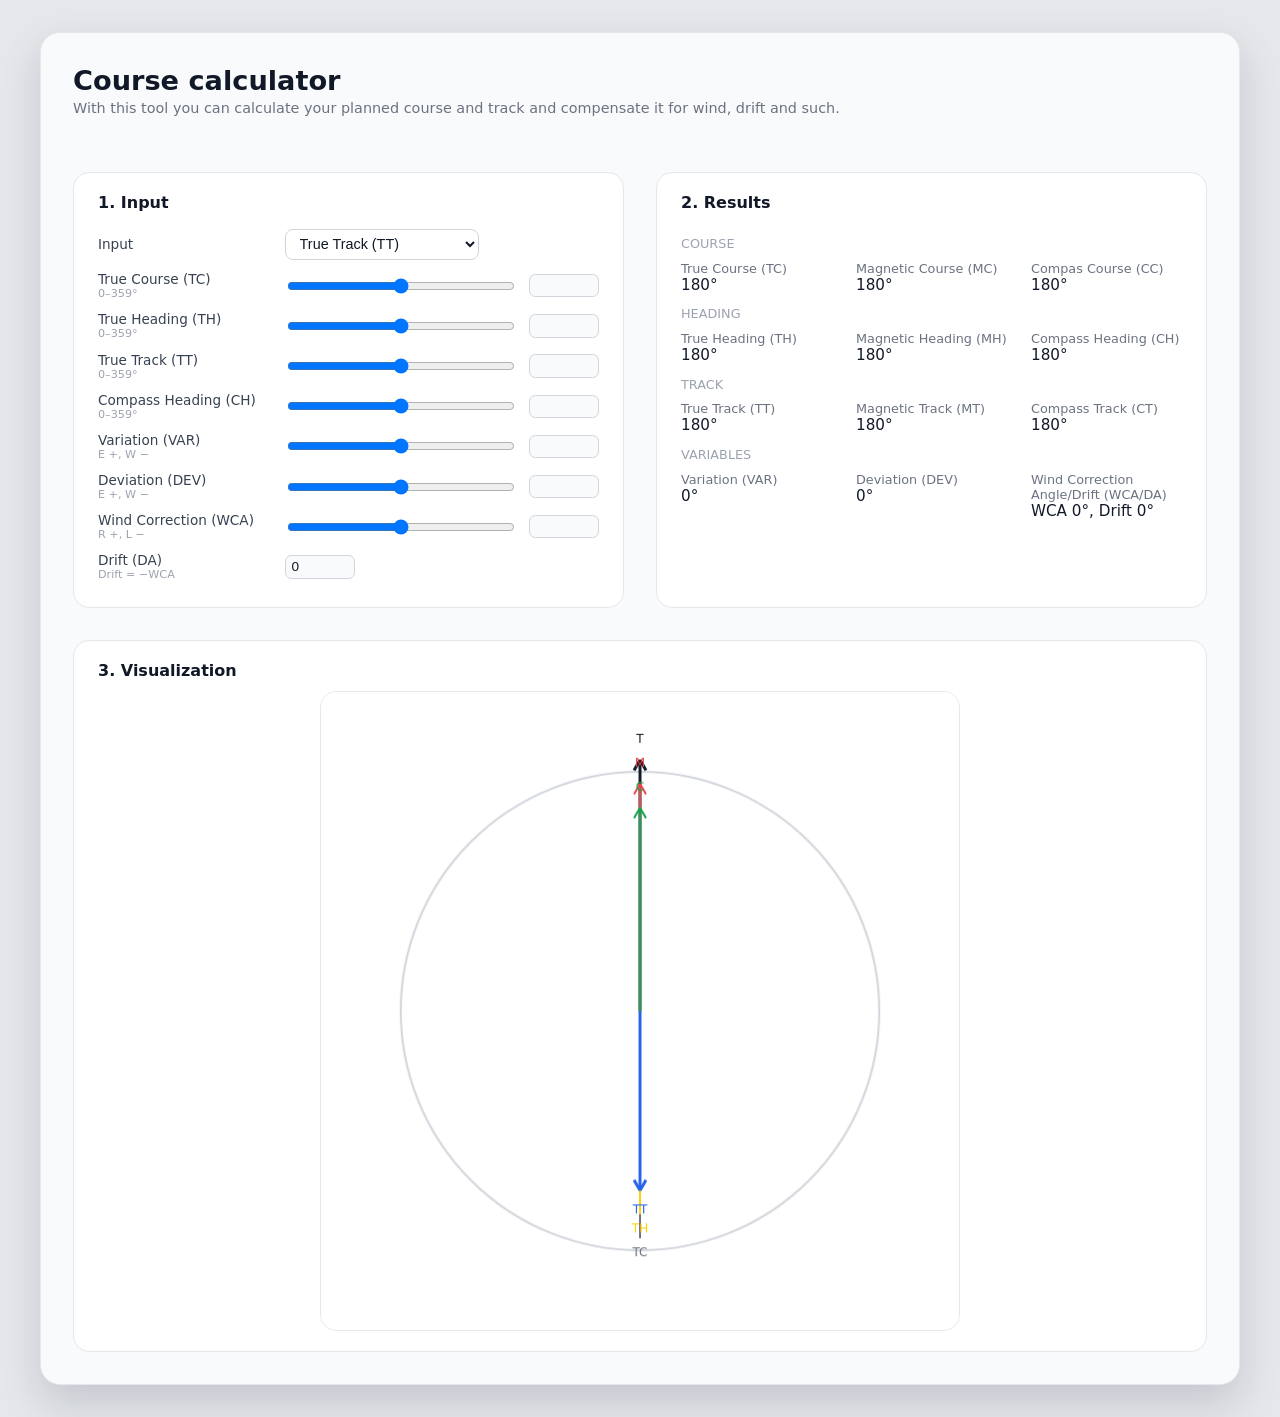
==== coursecalculator/index.html @ 58f9954c "Update index.html" ====
<!DOCTYPE html>
<html lang="nl">
<head>
  <meta charset="UTF-8" />
  <title>Course Calculator - justinverstijnen.nl</title>
  <style>
    :root {
      font-family: system-ui, -apple-system, BlinkMacSystemFont, "Segoe UI", sans-serif;
      color: #111827;
      background: #e5e7eb;
      box-sizing: border-box;
    }
    *, *::before, *::after {
      box-sizing: inherit;
    }
    body {
      margin: 0;
      padding: 2rem;
      display: flex;
      justify-content: center;
      background: #e5e7eb;
    }
    .app {
      max-width: 1200px;
      width: 100%;
      background: #f9fafb;
      border-radius: 1.25rem;
      padding: 2rem;
      box-shadow: 0 18px 40px rgba(15, 23, 42, 0.15);
      border: 1px solid #e5e7eb;
      display: flex;
      flex-direction: column;
      gap: 2rem;
    }

    .app-row {
      display: flex;
      gap: 2rem;
      width: 100%;
    }
    .card-equal {
      flex: 1 1 0;
      display: flex;
      flex-direction: column;
      height: 100%;
    }

    h1 {
      margin: 0 0 0.25rem;
      font-size: 1.7rem;
    }
    .subtitle {
      margin-bottom: 1.5rem;
      font-size: 0.9rem;
      color: #6b7280;
    }

    .card {
      background: #ffffff;
      border-radius: 1rem;
      padding: 1.25rem 1.5rem;
      border: 1px solid #e5e7eb;
      display: flex;
      flex-direction: column;
      height: 100%;
    }
    .card h2 {
      margin: 0 0 0.7rem;
      font-size: 1rem;
    }

    .row {
      display: flex;
      align-items: center;
      gap: 0.75rem;
      margin: 0.35rem 0;
      flex-wrap: wrap;
    }
    .row label {
      min-width: 175px;
      font-size: 0.85rem;
      color: #374151;
    }

    .row small {
      font-size: 0.7rem;
      color: #9ca3af;
      display: block;
    }

    input[type="range"] {
      flex: 1 1 160px;
      max-width: 260px;
    }
    input[type="number"] {
      width: 70px;
      padding: 0.2rem 0.35rem;
      border-radius: 0.4rem;
      border: 1px solid #d1d5db;
      background: #f9fafb;
      font-size: 0.85rem;
      color: #111827;
    }

    select {
      padding: 0.35rem 0.6rem;
      font-size: 0.9rem;
      border-radius: 0.5rem;
      border: 1px solid #d1d5db;
      background: #ffffff;
      color: #111827;
    }

    .grid-three {
      display: grid;
      grid-template-columns: repeat(3, minmax(0, 1fr));
      gap: 0.75rem 1.5rem;
      margin-top: 0.6rem;
    }
    .group-title {
      font-size: 0.8rem;
      color: #9ca3af;
      margin-top: 0.8rem;
      text-transform: uppercase;
    }
    .value-label { font-size: 0.8rem; color: #6b7280; }
    .value-number { font-size: 0.95rem; font-variant-numeric: tabular-nums; }

    .note {
      font-size: 0.75rem;
      color: #6b7280;
      margin-top: 0.6rem;
    }

    canvas {
      width: 100%;
      max-width: 640px;
      background: #ffffff;
      border-radius: 1rem;
      border: 1px solid #e5e7eb;
      display: block;
      margin: 0 auto;
    }

    @media (max-width: 960px) {
      .app-row { flex-direction: column; }
    }
  </style>
</head>
<body>
  <div class="app">
    <header>
      <h1>Course calculator</h1>
      <div class="subtitle">With this tool you can calculate your planned course and track and compensate it for wind, drift and such.</div>
    </header>

    <div class="app-row">
      <!-- Basis-invoer -->
      <section class="card card-equal">
        <h2>1. Input</h2>

        <div class="row">
          <label>Input</label>
          <select id="modeSelect">
            <option value="TT">True Track (TT)</option>
            <option value="TH">True Heading (TH)</option>
            <option value="TC">True Course (TC)</option>
            <option value="CH">Compass Heading (CH)</option>
          </select>
        </div>

        <div class="row">
          <label>True Course (TC)<small>0–359°</small></label>
          <input id="tcRange" type="range" min="0" max="359">
          <input id="tcInput" type="number" min="0" max="359">
        </div>

        <div class="row">
          <label>True Heading (TH)<small>0–359°</small></label>
          <input id="thRange" type="range" min="0" max="359">
          <input id="thInput" type="number" min="0" max="359">
        </div>

        <div class="row">
          <label>True Track (TT)<small>0–359°</small></label>
          <input id="ttRange" type="range" min="0" max="359">
          <input id="ttInput" type="number" min="0" max="359">
        </div>

        <div class="row">
          <label>Compass Heading (CH)<small>0–359°</small></label>
          <input id="chRange" type="range" min="0" max="359">
          <input id="chInput" type="number" min="0" max="359">
        </div>

        <div class="row">
          <label>Variation (VAR)<small>E +, W −</small></label>
          <input id="variationRange" type="range" min="-30" max="30">
          <input id="variationInput" type="number" min="-30" max="30">
        </div>

        <div class="row">
          <label>Deviation (DEV)<small>E +, W −</small></label>
          <input id="deviationRange" type="range" min="-10" max="10">
          <input id="deviationInput" type="number" min="-10" max="10">
        </div>

        <div class="row">
          <label>Wind Correction (WCA)<small>R +, L −</small></label>
          <input id="wcaRange" type="range" min="-30" max="30">
          <input id="wcaInput" type="number" min="-30" max="30">
        </div>

        <div class="row">
          <label>Drift (DA)<small>Drift = −WCA</small></label>
          <input id="driftDisplay" type="number" disabled>
        </div>
      </section>

      <!-- Resultaten -->
      <section class="card card-equal">
        <h2>2. Results</h2>

        <div class="group-title">Course</div>
        <div class="grid-three">
          <div><div class="value-label">True Course (TC)</div><div class="value-number" id="tcOut"></div></div>
          <div><div class="value-label">Magnetic Course (MC)</div><div class="value-number" id="mcOut"></div></div>
          <div><div class="value-label">Compas Course (CC)</div><div class="value-number" id="ccOut"></div></div>
        </div>

        <div class="group-title">Heading</div>
        <div class="grid-three">
          <div><div class="value-label">True Heading (TH)</div><div class="value-number" id="thOut"></div></div>
          <div><div class="value-label">Magnetic Heading (MH)</div><div class="value-number" id="mhOut"></div></div>
          <div><div class="value-label">Compass Heading (CH)</div><div class="value-number" id="chOut"></div></div>
        </div>

        <div class="group-title">Track</div>
        <div class="grid-three">
          <div><div class="value-label">True Track (TT)</div><div class="value-number" id="ttOut"></div></div>
          <div><div class="value-label">Magnetic Track (MT)</div><div class="value-number" id="mtOut"></div></div>
          <div><div class="value-label">Compass Track (CT)</div><div class="value-number" id="ctOut"></div></div>
        </div>

        <div class="group-title">Variables</div>
        <div class="grid-three">
          <div><div class="value-label">Variation (VAR)</div><div class="value-number" id="varOut"></div></div>
          <div><div class="value-label">Deviation (DEV)</div><div class="value-number" id="devOut"></div></div>
          <div><div class="value-label">Wind Correction Angle/Drift (WCA/DA)</div><div class="value-number" id="wcaDriftOut"></div></div>
        </div>
      </section>
    </div>

    <!-- Visualisatie onderaan -->
    <section class="card">
      <h2>3. Visualization</h2>
      <canvas id="compassCanvas" width="640" height="640"></canvas>
    </section>
  </div>

<script>
/* ======== helpers ======= */
function clamp(v, min, max) { return Math.min(max, Math.max(min, v)); }
function normDeg(d) { let r = d % 360; if (r < 0) r += 360; return r; }
function pad3(d){return Math.round(normDeg(d)).toString().padStart(3,'0');}
function formatVarDev(v){const a=Math.abs(v); if(!a)return "0°"; return (v>=0?"+":"−")+a+"° "+(v>=0?"E":"W");}
function formatRL(v){const a=Math.abs(v); if(!a)return "0°"; return (v>=0?"+":"−")+a+"°"+(v>=0?" R":" L");}

/* ====== DOM refs ====== */
const modeSelect=document.getElementById("modeSelect");
const tcRange=document.getElementById("tcRange"), tcInput=document.getElementById("tcInput");
const thRange=document.getElementById("thRange"), thInput=document.getElementById("thInput");
const ttRange=document.getElementById("ttRange"), ttInput=document.getElementById("ttInput");
const chRange=document.getElementById("chRange"), chInput=document.getElementById("chInput");
const variationRange=document.getElementById("variationRange"), variationInput=document.getElementById("variationInput");
const deviationRange=document.getElementById("deviationRange"), deviationInput=document.getElementById("deviationInput");
const wcaRange=document.getElementById("wcaRange"), wcaInput=document.getElementById("wcaInput");
const driftDisplay=document.getElementById("driftDisplay");

const tcOut=document.getElementById("tcOut"), mcOut=document.getElementById("mcOut"), ccOut=document.getElementById("ccOut");
const thOut=document.getElementById("thOut"), mhOut=document.getElementById("mhOut"), chOut=document.getElementById("chOut");
const ttOut=document.getElementById("ttOut"), mtOut=document.getElementById("mtOut"), ctOut=document.getElementById("ctOut");
const varOut=document.getElementById("varOut"), devOut=document.getElementById("devOut"), wcaDriftOut=document.getElementById("wcaDriftOut");

const canvas=document.getElementById("compassCanvas");
const ctx=canvas.getContext("2d");

/* ===== scroll sliders ===== */
function enableScrollSlider(slider){
  slider.addEventListener("wheel", e=>{
    e.preventDefault();
    const step = e.deltaY < 0 ? 1 : -1;
    slider.value = clamp(Number(slider.value)+step, slider.min, slider.max);
    slider.dispatchEvent(new Event("input"));
  });
}

[
  tcRange, thRange, ttRange, chRange,
  variationRange, deviationRange, wcaRange
].forEach(enableScrollSlider);

/* ===== sync helpers ===== */
function bind(rangeEl, numEl, min, max){
  rangeEl.addEventListener("input",()=>{
    numEl.value=rangeEl.value; recalc();
  });
  numEl.addEventListener("input",()=>{
    const v=clamp(Number(numEl.value||0),min,max);
    numEl.value=v; rangeEl.value=v; recalc();
  });
}

bind(tcRange,tcInput,0,359);
bind(thRange,thInput,0,359);
bind(ttRange,ttInput,0,359);
bind(chRange,chInput,0,359);
bind(variationRange,variationInput,-30,30);
bind(deviationRange,deviationInput,-10,10);
bind(wcaRange,wcaInput,-30,30);

modeSelect.addEventListener("change",recalc);

/* ===== hoofd berekening ===== */
function recalc(){
  const VAR=Number(variationRange.value);
  const DEV=Number(deviationRange.value);
  const WCA=Number(wcaRange.value);
  const DRIFT = -WCA;
  driftDisplay.value = DRIFT;

  let TC,TH,TT;

  if(modeSelect.value==="TC"){
    TC=normDeg(Number(tcRange.value));
    TT=TC;
    TH=normDeg(TT+WCA);
  }
  else if(modeSelect.value==="TH"){
    TH=normDeg(Number(thRange.value));
    TT=normDeg(TH-WCA);
    TC=TT;
  }
  else if(modeSelect.value==="TT"){
    TT=normDeg(Number(ttRange.value));
    TH=normDeg(TT+WCA);
    TC=TT;
  }
  else if(modeSelect.value==="CH"){
    const CHin=normDeg(Number(chRange.value));
    const MH=normDeg(CHin+DEV);
    TH=normDeg(MH+VAR);
    TT=normDeg(TH-WCA);
    TC=TT;
  }

  const MC=normDeg(TC-VAR);
  const MH=normDeg(TH-VAR);
  const MT=normDeg(TT-VAR);

  const CC=normDeg(MC-DEV);
  const CH=normDeg(MH-DEV);
  const CT=normDeg(MT-DEV);

  tcOut.textContent=pad3(TC)+"°";
  mcOut.textContent=pad3(MC)+"°";
  ccOut.textContent=pad3(CC)+"°";

  thOut.textContent=pad3(TH)+"°";
  mhOut.textContent=pad3(MH)+"°";
  chOut.textContent=pad3(CH)+"°";

  ttOut.textContent=pad3(TT)+"°";
  mtOut.textContent=pad3(MT)+"°";
  ctOut.textContent=pad3(CT)+"°";

  varOut.textContent=formatVarDev(VAR);
  devOut.textContent=formatVarDev(DEV);
  wcaDriftOut.textContent=`WCA ${formatRL(WCA)}, Drift ${formatRL(DRIFT)}`;

  drawCompass(TC,TH,TT,VAR,DEV);
}

/* ======= tekenen ====== */
function drawCompass(TC,TH,TT,VAR,DEV){
  ctx.clearRect(0,0,canvas.width,canvas.height);
  const cx=canvas.width/2, cy=canvas.height/2;
  const r=Math.min(cx,cy)*0.75;

  // achtergrond
  ctx.fillStyle="#ffffff";
  ctx.fillRect(0,0,canvas.width,canvas.height);

  // cirkel
  ctx.strokeStyle="#d1d5db";
  ctx.lineWidth=2;
  ctx.beginPath(); ctx.arc(cx,cy,r,0,Math.PI*2); ctx.stroke();

  drawArrow(0,"T","#111827",3,r*1.05);
  drawArrow(VAR,"M","#ef4444",2,r*0.95);
  drawArrow(VAR+DEV,"C","#16a34a",2,r*0.85);

  drawLine(TC,"TC","#6b7280",2,r*0.95);
  drawLine(TH,"TH","#ffd000",2,r*0.85);
  drawArrow(TT,"TT","#2563eb",3,r*0.75);
}

function drawArrow(deg,label,color,width,len){
  const cx=canvas.width/2, cy=canvas.height/2;
  const a=(deg-90)*Math.PI/180;
  const x=cx+len*Math.cos(a), y=cy+len*Math.sin(a);

  ctx.strokeStyle=color; ctx.lineWidth=width;
  ctx.beginPath(); ctx.moveTo(cx,cy); ctx.lineTo(x,y); ctx.stroke();

  // arrow head
  const head=12;
  const a1=a+150*Math.PI/180, a2=a-150*Math.PI/180;
  ctx.beginPath();
  ctx.moveTo(x,y); ctx.lineTo(x+head*Math.cos(a1),y+head*Math.sin(a1));
  ctx.moveTo(x,y); ctx.lineTo(x+head*Math.cos(a2),y+head*Math.sin(a2));
  ctx.stroke();

  // label
  ctx.fillStyle=color;
  ctx.font="12px system-ui";
  ctx.textAlign="center"; ctx.textBaseline="middle";
  ctx.fillText(label, cx+(len+20)*Math.cos(a), cy+(len+20)*Math.sin(a));
}

function drawLine(deg,label,color,width,len){
  const cx=canvas.width/2, cy=canvas.height/2;
  const a=(deg-90)*Math.PI/180;
  const x=cx+len*Math.cos(a), y=cy+len*Math.sin(a);

  ctx.strokeStyle=color; ctx.lineWidth=width;
  ctx.beginPath(); ctx.moveTo(cx,cy); ctx.lineTo(x,y); ctx.stroke();

  ctx.fillStyle=color;
  ctx.font="12px system-ui";
  ctx.textAlign="center"; ctx.textBaseline="middle";
  ctx.fillText(label, cx+(len+15)*Math.cos(a), cy+(len+15)*Math.sin(a));
}

/* init */
recalc();

</script>
</body>
</html>
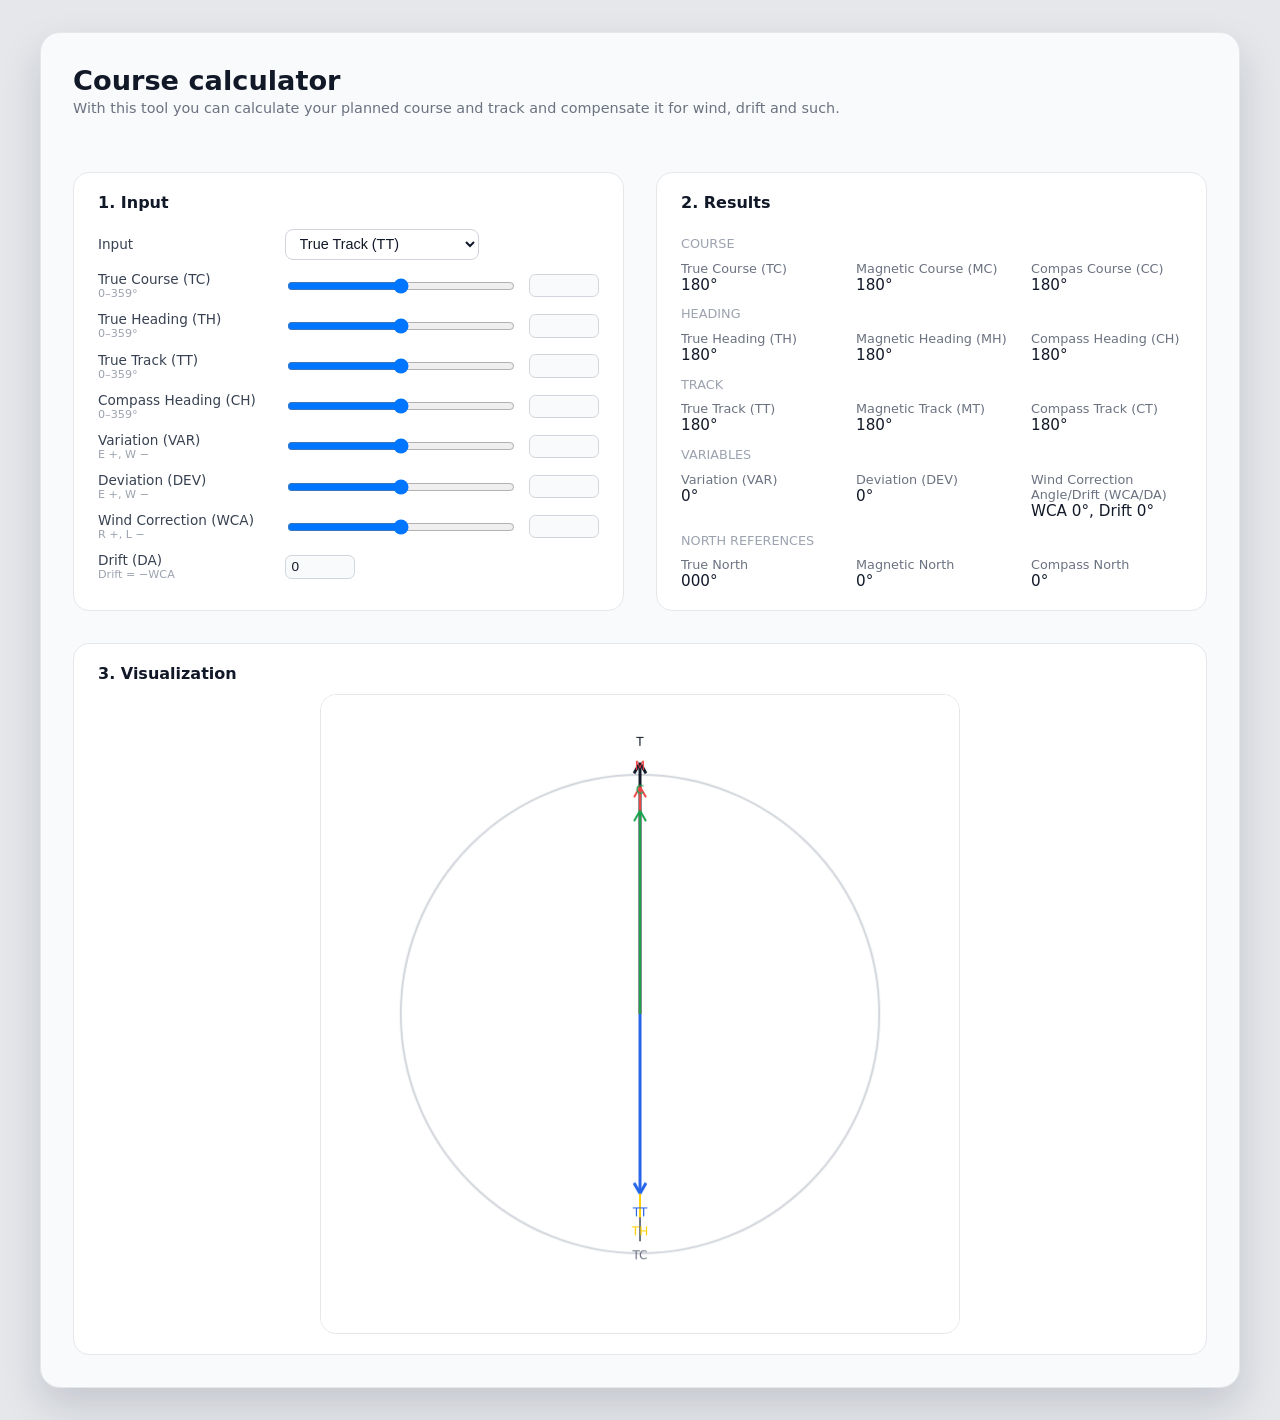
==== commit 312a2224: "Update index.html" ====
--- a/coursecalculator/index.html
+++ b/coursecalculator/index.html
@@ -248,6 +248,14 @@
           <div><div class="value-label">Deviation (DEV)</div><div class="value-number" id="devOut"></div></div>
           <div><div class="value-label">Wind Correction Angle/Drift (WCA/DA)</div><div class="value-number" id="wcaDriftOut"></div></div>
         </div>
+
+        <!-- ★★★★★ NEW BLOCK: NORTH REFERENCES ★★★★★ -->
+        <div class="group-title">North References</div>
+        <div class="grid-three">
+          <div><div class="value-label">True North</div><div class="value-number" id="trueNorthOut"></div></div>
+          <div><div class="value-label">Magnetic North</div><div class="value-number" id="magNorthOut"></div></div>
+          <div><div class="value-label">Compass North</div><div class="value-number" id="compassNorthOut"></div></div>
+        </div>
       </section>
     </div>
 
@@ -281,6 +289,11 @@
 const thOut=document.getElementById("thOut"), mhOut=document.getElementById("mhOut"), chOut=document.getElementById("chOut");
 const ttOut=document.getElementById("ttOut"), mtOut=document.getElementById("mtOut"), ctOut=document.getElementById("ctOut");
 const varOut=document.getElementById("varOut"), devOut=document.getElementById("devOut"), wcaDriftOut=document.getElementById("wcaDriftOut");
+
+/* ★ NEW OUTPUT REFS */
+const trueNorthOut=document.getElementById("trueNorthOut");
+const magNorthOut=document.getElementById("magNorthOut");
+const compassNorthOut=document.getElementById("compassNorthOut");
 
 const canvas=document.getElementById("compassCanvas");
 const ctx=canvas.getContext("2d");
@@ -378,6 +391,15 @@
   devOut.textContent=formatVarDev(DEV);
   wcaDriftOut.textContent=`WCA ${formatRL(WCA)}, Drift ${formatRL(DRIFT)}`;
 
+  /* ★★★★★ NEW NORTH REFERENCE CALCULATION ★★★★★ */
+  const TRUE_NORTH = 0;
+  const MAG_NORTH = normDeg(TRUE_NORTH - VAR);
+  const COMP_NORTH = normDeg(MAG_NORTH - DEV);
+
+  trueNorthOut.textContent = pad3(TRUE_NORTH) + "°";
+  magNorthOut.textContent = pad3(MAG_NORTH + 360) % 360 + "°";
+  compassNorthOut.textContent = pad3(COMP_NORTH + 360) % 360 + "°";
+
   drawCompass(TC,TH,TT,VAR,DEV);
 }
 
@@ -387,11 +409,9 @@
   const cx=canvas.width/2, cy=canvas.height/2;
   const r=Math.min(cx,cy)*0.75;
 
-  // achtergrond
   ctx.fillStyle="#ffffff";
   ctx.fillRect(0,0,canvas.width,canvas.height);
 
-  // cirkel
   ctx.strokeStyle="#d1d5db";
   ctx.lineWidth=2;
   ctx.beginPath(); ctx.arc(cx,cy,r,0,Math.PI*2); ctx.stroke();
@@ -413,7 +433,6 @@
   ctx.strokeStyle=color; ctx.lineWidth=width;
   ctx.beginPath(); ctx.moveTo(cx,cy); ctx.lineTo(x,y); ctx.stroke();
 
-  // arrow head
   const head=12;
   const a1=a+150*Math.PI/180, a2=a-150*Math.PI/180;
   ctx.beginPath();
@@ -421,7 +440,6 @@
   ctx.moveTo(x,y); ctx.lineTo(x+head*Math.cos(a2),y+head*Math.sin(a2));
   ctx.stroke();
 
-  // label
   ctx.fillStyle=color;
   ctx.font="12px system-ui";
   ctx.textAlign="center"; ctx.textBaseline="middle";
@@ -442,9 +460,7 @@
   ctx.fillText(label, cx+(len+15)*Math.cos(a), cy+(len+15)*Math.sin(a));
 }
 
-/* init */
 recalc();
-
 </script>
 </body>
 </html>
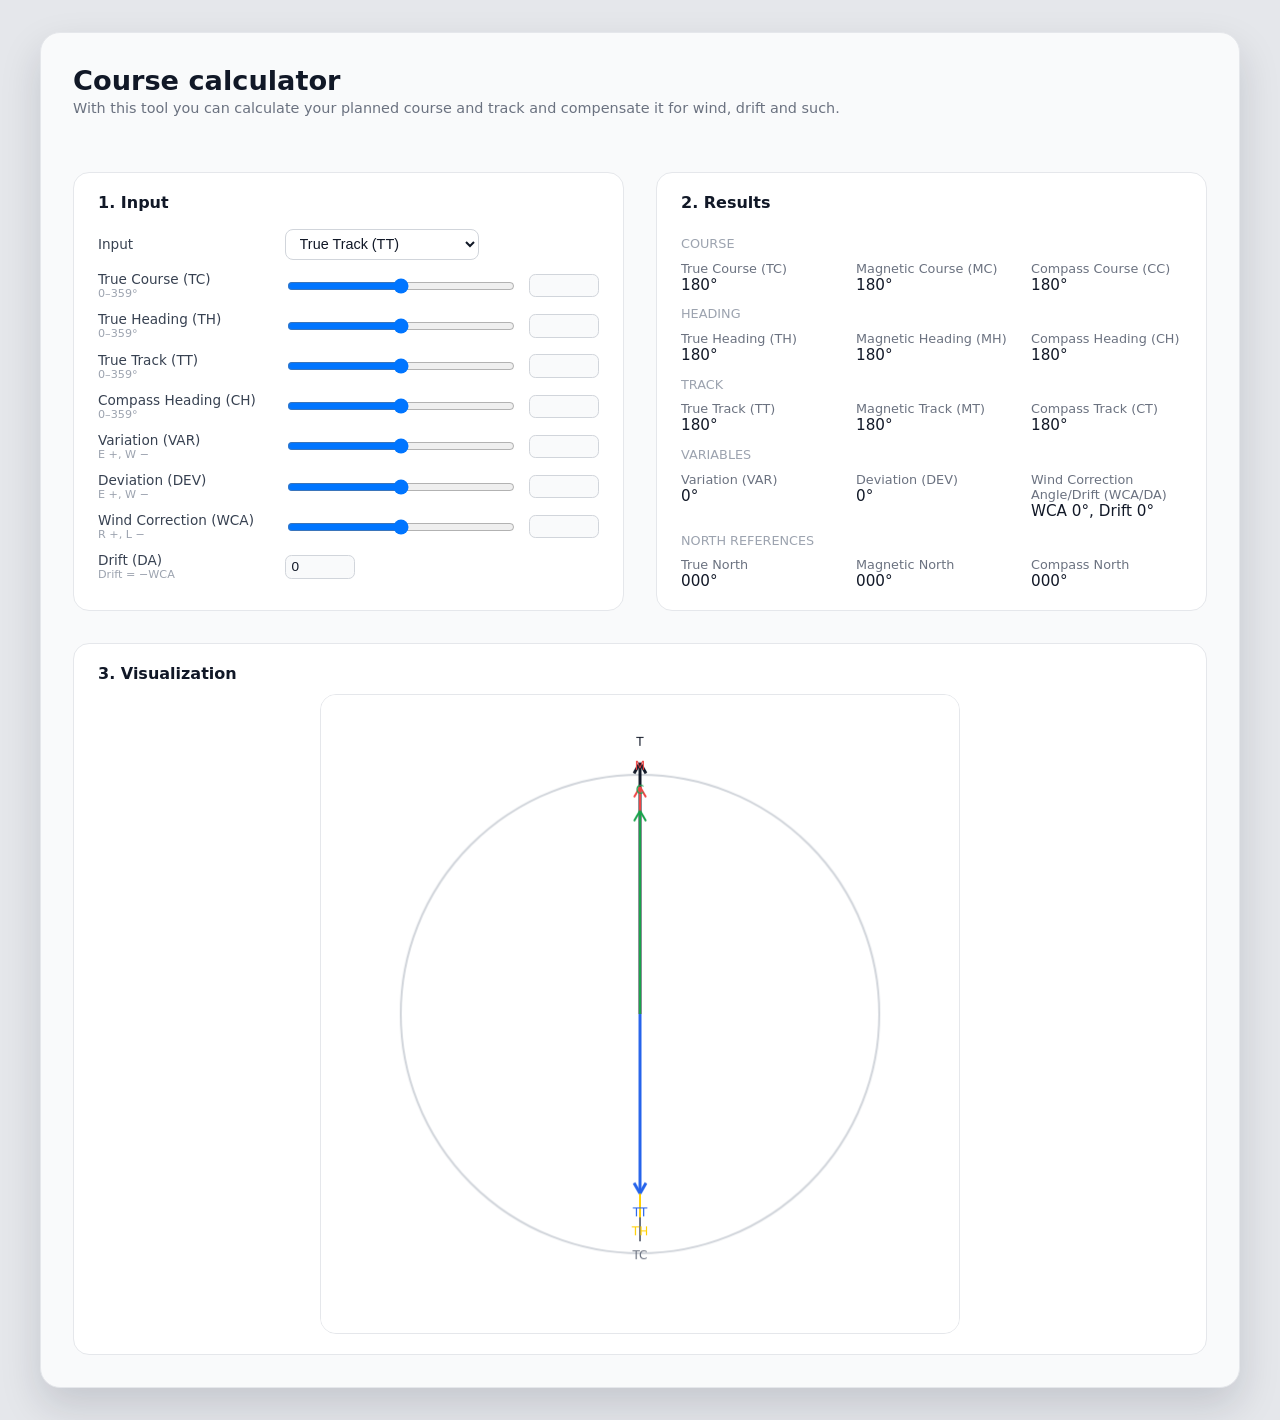
==== commit 5f4f7e64: "Update index.html" ====
--- a/coursecalculator/index.html
+++ b/coursecalculator/index.html
@@ -225,7 +225,7 @@
         <div class="grid-three">
           <div><div class="value-label">True Course (TC)</div><div class="value-number" id="tcOut"></div></div>
           <div><div class="value-label">Magnetic Course (MC)</div><div class="value-number" id="mcOut"></div></div>
-          <div><div class="value-label">Compas Course (CC)</div><div class="value-number" id="ccOut"></div></div>
+          <div><div class="value-label">Compass Course (CC)</div><div class="value-number" id="ccOut"></div></div>
         </div>
 
         <div class="group-title">Heading</div>
@@ -249,7 +249,7 @@
           <div><div class="value-label">Wind Correction Angle/Drift (WCA/DA)</div><div class="value-number" id="wcaDriftOut"></div></div>
         </div>
 
-        <!-- ★★★★★ NEW BLOCK: NORTH REFERENCES ★★★★★ -->
+        <!-- North References -->
         <div class="group-title">North References</div>
         <div class="grid-three">
           <div><div class="value-label">True North</div><div class="value-number" id="trueNorthOut"></div></div>
@@ -259,7 +259,7 @@
       </section>
     </div>
 
-    <!-- Visualisatie onderaan -->
+    <!-- Visualisatie -->
     <section class="card">
       <h2>3. Visualization</h2>
       <canvas id="compassCanvas" width="640" height="640"></canvas>
@@ -267,7 +267,7 @@
   </div>
 
 <script>
-/* ======== helpers ======= */
+/* ======== Helpers ======= */
 function clamp(v, min, max) { return Math.min(max, Math.max(min, v)); }
 function normDeg(d) { let r = d % 360; if (r < 0) r += 360; return r; }
 function pad3(d){return Math.round(normDeg(d)).toString().padStart(3,'0');}
@@ -290,7 +290,6 @@
 const ttOut=document.getElementById("ttOut"), mtOut=document.getElementById("mtOut"), ctOut=document.getElementById("ctOut");
 const varOut=document.getElementById("varOut"), devOut=document.getElementById("devOut"), wcaDriftOut=document.getElementById("wcaDriftOut");
 
-/* ★ NEW OUTPUT REFS */
 const trueNorthOut=document.getElementById("trueNorthOut");
 const magNorthOut=document.getElementById("magNorthOut");
 const compassNorthOut=document.getElementById("compassNorthOut");
@@ -298,7 +297,7 @@
 const canvas=document.getElementById("compassCanvas");
 const ctx=canvas.getContext("2d");
 
-/* ===== scroll sliders ===== */
+/* ===== Scroll sliders ===== */
 function enableScrollSlider(slider){
   slider.addEventListener("wheel", e=>{
     e.preventDefault();
@@ -308,12 +307,9 @@
   });
 }
 
-[
-  tcRange, thRange, ttRange, chRange,
-  variationRange, deviationRange, wcaRange
-].forEach(enableScrollSlider);
-
-/* ===== sync helpers ===== */
+[ tcRange, thRange, ttRange, chRange, variationRange, deviationRange, wcaRange ].forEach(enableScrollSlider);
+
+/* Sync helpers */
 function bind(rangeEl, numEl, min, max){
   rangeEl.addEventListener("input",()=>{
     numEl.value=rangeEl.value; recalc();
@@ -334,7 +330,7 @@
 
 modeSelect.addEventListener("change",recalc);
 
-/* ===== hoofd berekening ===== */
+/* ===== Main calculations ===== */
 function recalc(){
   const VAR=Number(variationRange.value);
   const DEV=Number(deviationRange.value);
@@ -391,21 +387,25 @@
   devOut.textContent=formatVarDev(DEV);
   wcaDriftOut.textContent=`WCA ${formatRL(WCA)}, Drift ${formatRL(DRIFT)}`;
 
-  /* ★★★★★ NEW NORTH REFERENCE CALCULATION ★★★★★ */
-  const TRUE_NORTH = 0;
-  const MAG_NORTH = normDeg(TRUE_NORTH - VAR);
-  const COMP_NORTH = normDeg(MAG_NORTH - DEV);
-
-  trueNorthOut.textContent = pad3(TRUE_NORTH) + "°";
-  magNorthOut.textContent = pad3(MAG_NORTH + 360) % 360 + "°";
-  compassNorthOut.textContent = pad3(COMP_NORTH + 360) % 360 + "°";
-
-  drawCompass(TC,TH,TT,VAR,DEV);
-}
-
-/* ======= tekenen ====== */
-function drawCompass(TC,TH,TT,VAR,DEV){
+  /* ===== Visuele noordrichtingen ===== */
+  const VIS_TRUE_NORTH = 0;
+  const VIS_MAG_NORTH = normDeg(360 - Math.abs(VAR));
+  const VIS_COMP_NORTH = normDeg(VIS_MAG_NORTH - DEV);
+
+  trueNorthOut.textContent = pad3(VIS_TRUE_NORTH) + "°";
+  magNorthOut.textContent = pad3(VIS_MAG_NORTH) + "°";
+  compassNorthOut.textContent = pad3(VIS_COMP_NORTH) + "°";
+
+  drawCompass(
+    TC, TH, TT, VAR, DEV,
+    VIS_TRUE_NORTH, VIS_MAG_NORTH, VIS_COMP_NORTH
+  );
+}
+
+/* ===== Draw Compass ===== */
+function drawCompass(TC,TH,TT,VAR,DEV, VIS_T, VIS_M, VIS_C){
   ctx.clearRect(0,0,canvas.width,canvas.height);
+
   const cx=canvas.width/2, cy=canvas.height/2;
   const r=Math.min(cx,cy)*0.75;
 
@@ -416,9 +416,9 @@
   ctx.lineWidth=2;
   ctx.beginPath(); ctx.arc(cx,cy,r,0,Math.PI*2); ctx.stroke();
 
-  drawArrow(0,"T","#111827",3,r*1.05);
-  drawArrow(VAR,"M","#ef4444",2,r*0.95);
-  drawArrow(VAR+DEV,"C","#16a34a",2,r*0.85);
+  drawArrow(VIS_T,"T","#111827",3,r*1.05);
+  drawArrow(VIS_M,"M","#ef4444",2,r*0.95);
+  drawArrow(VIS_C,"C","#16a34a",2,r*0.85);
 
   drawLine(TC,"TC","#6b7280",2,r*0.95);
   drawLine(TH,"TH","#ffd000",2,r*0.85);
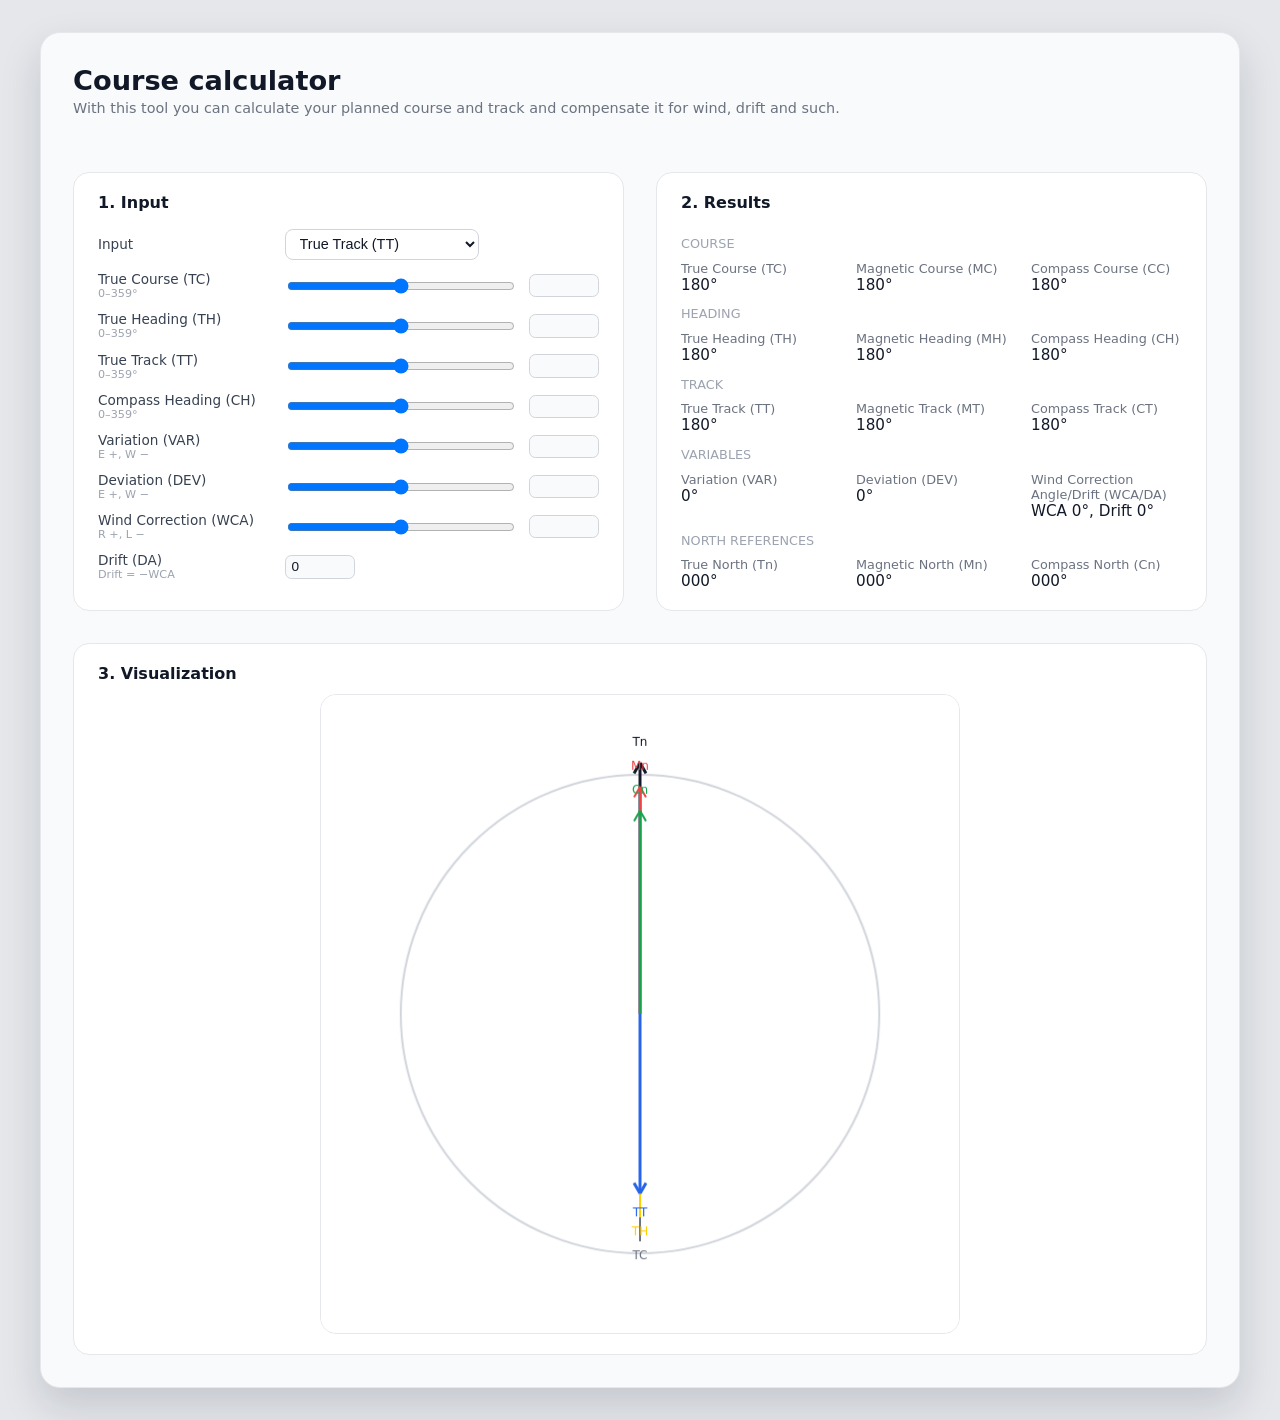
==== commit e971f77a: "Update index.html" ====
--- a/coursecalculator/index.html
+++ b/coursecalculator/index.html
@@ -252,9 +252,9 @@
         <!-- North References -->
         <div class="group-title">North References</div>
         <div class="grid-three">
-          <div><div class="value-label">True North</div><div class="value-number" id="trueNorthOut"></div></div>
-          <div><div class="value-label">Magnetic North</div><div class="value-number" id="magNorthOut"></div></div>
-          <div><div class="value-label">Compass North</div><div class="value-number" id="compassNorthOut"></div></div>
+          <div><div class="value-label">True North (Tn)</div><div class="value-number" id="trueNorthOut"></div></div>
+          <div><div class="value-label">Magnetic North (Mn)</div><div class="value-number" id="magNorthOut"></div></div>
+          <div><div class="value-label">Compass North (Cn)</div><div class="value-number" id="compassNorthOut"></div></div>
         </div>
       </section>
     </div>
@@ -389,8 +389,8 @@
 
   /* ===== Visuele noordrichtingen ===== */
   const VIS_TRUE_NORTH = 0;
-  const VIS_MAG_NORTH = normDeg(360 - Math.abs(VAR));
-  const VIS_COMP_NORTH = normDeg(VIS_MAG_NORTH - DEV);
+  const VIS_MAG_NORTH = normDeg(VAR);
+  const VIS_COMP_NORTH = normDeg(VIS_MAG_NORTH + DEV);
 
   trueNorthOut.textContent = pad3(VIS_TRUE_NORTH) + "°";
   magNorthOut.textContent = pad3(VIS_MAG_NORTH) + "°";
@@ -416,9 +416,9 @@
   ctx.lineWidth=2;
   ctx.beginPath(); ctx.arc(cx,cy,r,0,Math.PI*2); ctx.stroke();
 
-  drawArrow(VIS_T,"T","#111827",3,r*1.05);
-  drawArrow(VIS_M,"M","#ef4444",2,r*0.95);
-  drawArrow(VIS_C,"C","#16a34a",2,r*0.85);
+  drawArrow(VIS_T,"Tn","#111827",3,r*1.05);
+  drawArrow(VIS_M,"Mn","#ef4444",2,r*0.95);
+  drawArrow(VIS_C,"Cn","#16a34a",2,r*0.85);
 
   drawLine(TC,"TC","#6b7280",2,r*0.95);
   drawLine(TH,"TH","#ffd000",2,r*0.85);
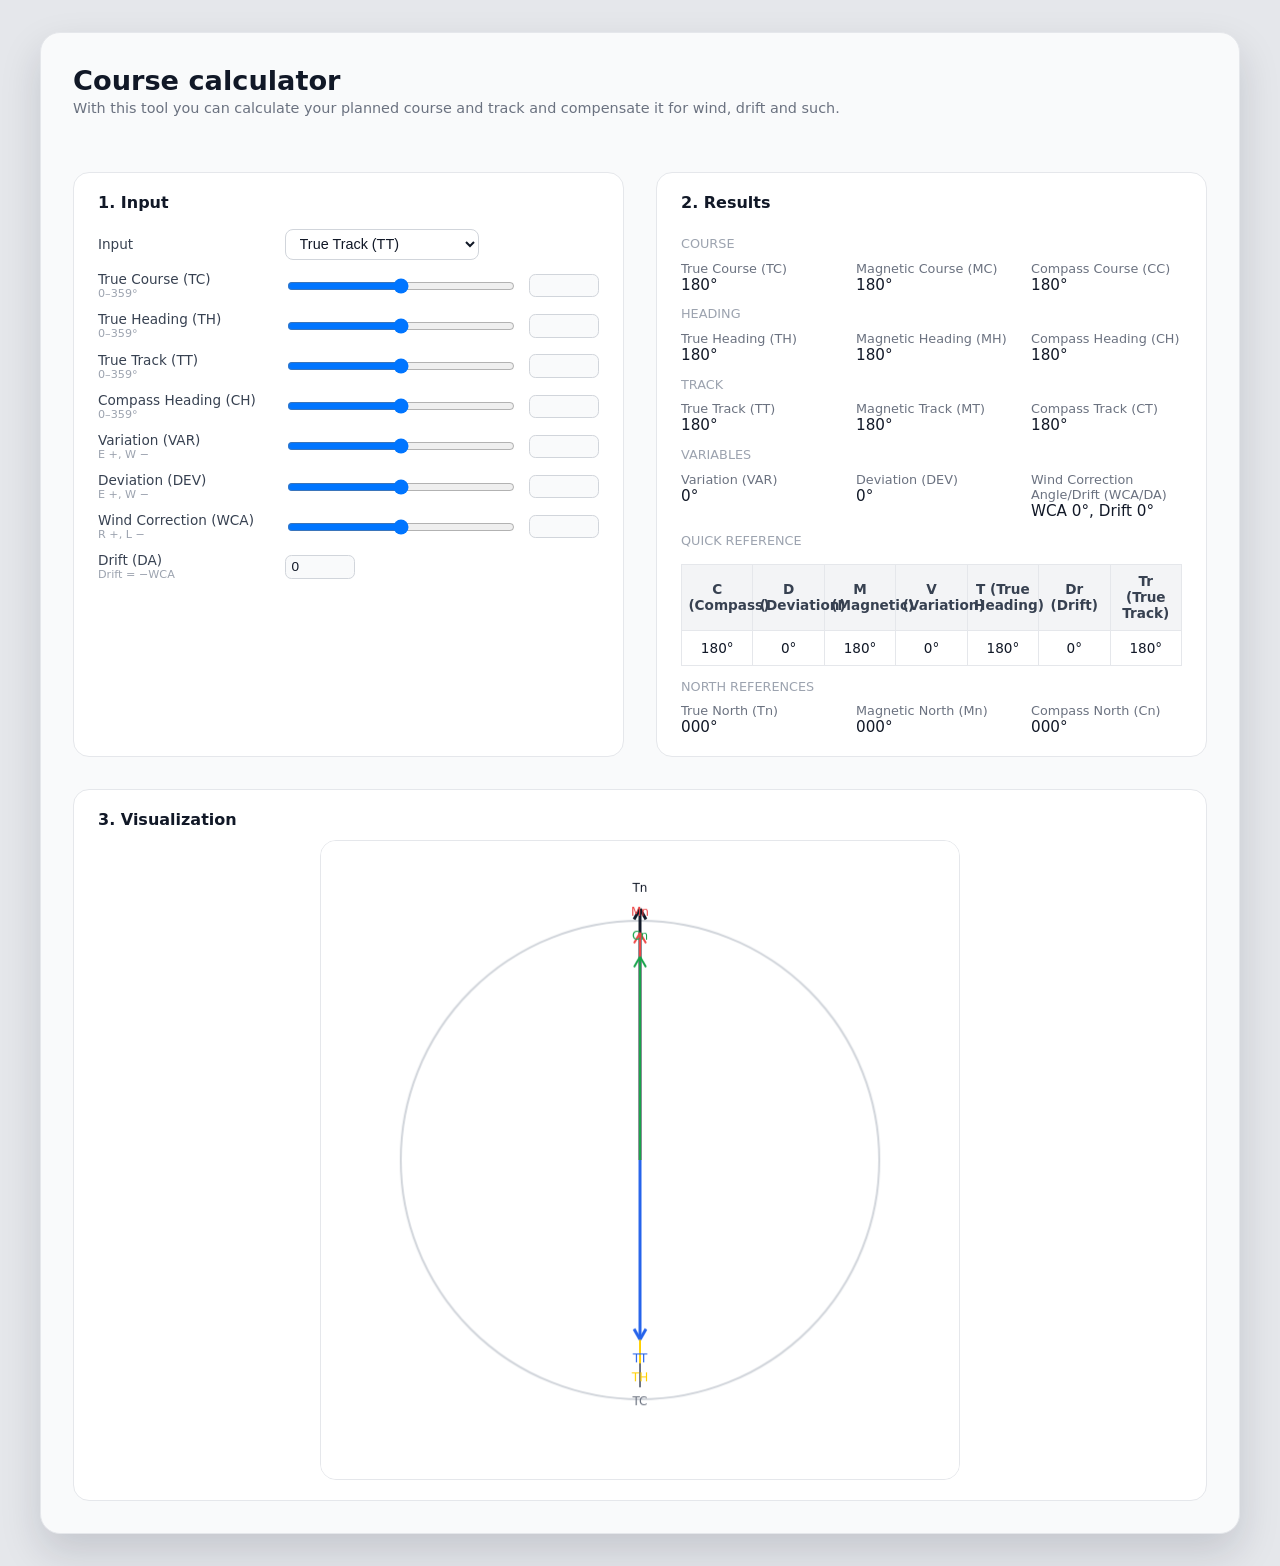
==== commit b2003cbf: "Add files via upload" ====
--- a/coursecalculator/index.html
+++ b/coursecalculator/index.html
@@ -132,6 +132,33 @@
       margin-top: 0.6rem;
     }
 
+    .summary-table {
+      margin-top: 1rem;
+      overflow-x: auto;
+    }
+    .summary-table table {
+      width: 100%;
+      border-collapse: collapse;
+      table-layout: fixed;
+      font-variant-numeric: tabular-nums;
+    }
+    .summary-table th,
+    .summary-table td {
+      border: 1px solid #e5e7eb;
+      padding: 0.55rem 0.4rem;
+      text-align: center;
+      font-size: 0.85rem;
+    }
+    .summary-table th {
+      background: #f3f4f6;
+      color: #374151;
+      font-weight: 600;
+    }
+    .summary-table td {
+      background: #ffffff;
+      color: #111827;
+    }
+
     canvas {
       width: 100%;
       max-width: 640px;
@@ -247,6 +274,34 @@
           <div><div class="value-label">Variation (VAR)</div><div class="value-number" id="varOut"></div></div>
           <div><div class="value-label">Deviation (DEV)</div><div class="value-number" id="devOut"></div></div>
           <div><div class="value-label">Wind Correction Angle/Drift (WCA/DA)</div><div class="value-number" id="wcaDriftOut"></div></div>
+        </div>
+
+        <div class="group-title">Quick Reference</div>
+        <div class="summary-table">
+          <table>
+            <thead>
+              <tr>
+                <th>C (Compass)</th>
+                <th>D (Deviation)</th>
+                <th>M (Magnetic)</th>
+                <th>V (Variation)</th>
+                <th>T (True Heading)</th>
+                <th>Dr (Drift)</th>
+                <th>Tr (True Track)</th>
+              </tr>
+            </thead>
+            <tbody>
+              <tr>
+                <td id="quickCOut"></td>
+                <td id="quickDOut"></td>
+                <td id="quickMOut"></td>
+                <td id="quickVOut"></td>
+                <td id="quickTOut"></td>
+                <td id="quickDrOut"></td>
+                <td id="quickTrOut"></td>
+              </tr>
+            </tbody>
+          </table>
         </div>
 
         <!-- North References -->
@@ -293,6 +348,14 @@
 const trueNorthOut=document.getElementById("trueNorthOut");
 const magNorthOut=document.getElementById("magNorthOut");
 const compassNorthOut=document.getElementById("compassNorthOut");
+
+const quickCOut=document.getElementById("quickCOut");
+const quickDOut=document.getElementById("quickDOut");
+const quickMOut=document.getElementById("quickMOut");
+const quickVOut=document.getElementById("quickVOut");
+const quickTOut=document.getElementById("quickTOut");
+const quickDrOut=document.getElementById("quickDrOut");
+const quickTrOut=document.getElementById("quickTrOut");
 
 const canvas=document.getElementById("compassCanvas");
 const ctx=canvas.getContext("2d");
@@ -387,6 +450,14 @@
   devOut.textContent=formatVarDev(DEV);
   wcaDriftOut.textContent=`WCA ${formatRL(WCA)}, Drift ${formatRL(DRIFT)}`;
 
+  quickCOut.textContent = pad3(CT) + "°";
+  quickDOut.textContent = formatVarDev(DEV);
+  quickMOut.textContent = pad3(MT) + "°";
+  quickVOut.textContent = formatVarDev(VAR);
+  quickTOut.textContent = pad3(TH) + "°";
+  quickDrOut.textContent = formatRL(DRIFT);
+  quickTrOut.textContent = pad3(TT) + "°";
+
   /* ===== Visuele noordrichtingen ===== */
   const VIS_TRUE_NORTH = 0;
   const VIS_MAG_NORTH = normDeg(VAR);
@@ -462,5 +533,40 @@
 
 recalc();
 </script>
+  <!-- Azure Application Insights -->
+<script type="text/javascript">
+!function(T,l,y){
+  var S=T.location,k="script",D="instrumentationKey",C="ingestionEndpoint",
+  R="disableExceptionTracking",E="ai.device.",I="toLowerCase",U="crossOrigin",
+  N="POST",e="appInsightsSDK",t=y.name||"appInsights";
+  (y.name||T[e])&&(T[e]=t);
+  var n=T[t]||function(){
+    var g=arguments;
+    T[t].queue.push(function(){
+      T[t].apply(T[t],g)
+    })
+  };
+  n.queue=[],n.version=2.0;
+  var i=l.createElement(k);
+  i.src=y.src;
+  i.async=!0;
+  i.setAttribute(U,"anonymous");
+  l.getElementsByTagName(k)[0].parentNode.appendChild(i);
+  var o=T[t]=n;
+  o.config=y;
+}(window,document,{
+  src:"https://js.monitor.azure.com/scripts/b/ai.2.min.js",
+  connectionString:"InstrumentationKey=740b5715-7d19-428e-95ab-75b0710ee797;IngestionEndpoint=https://westeurope-5.in.applicationinsights.azure.com/;LiveEndpoint=https://westeurope.livediagnostics.monitor.azure.com/;ApplicationId=22eace68-79bd-4576-8cf4-db0e1405d086",
+  disableExceptionTracking:false
+}));
+
+/* ===== PAGINA NAAM (ZELF INVULLEN) ===== */
+var pageName = "CourseCalculator";
+
+/* Page view met expliciete naam */
+appInsights.trackPageView({
+  name: pageName
+});
+</script>
 </body>
 </html>
